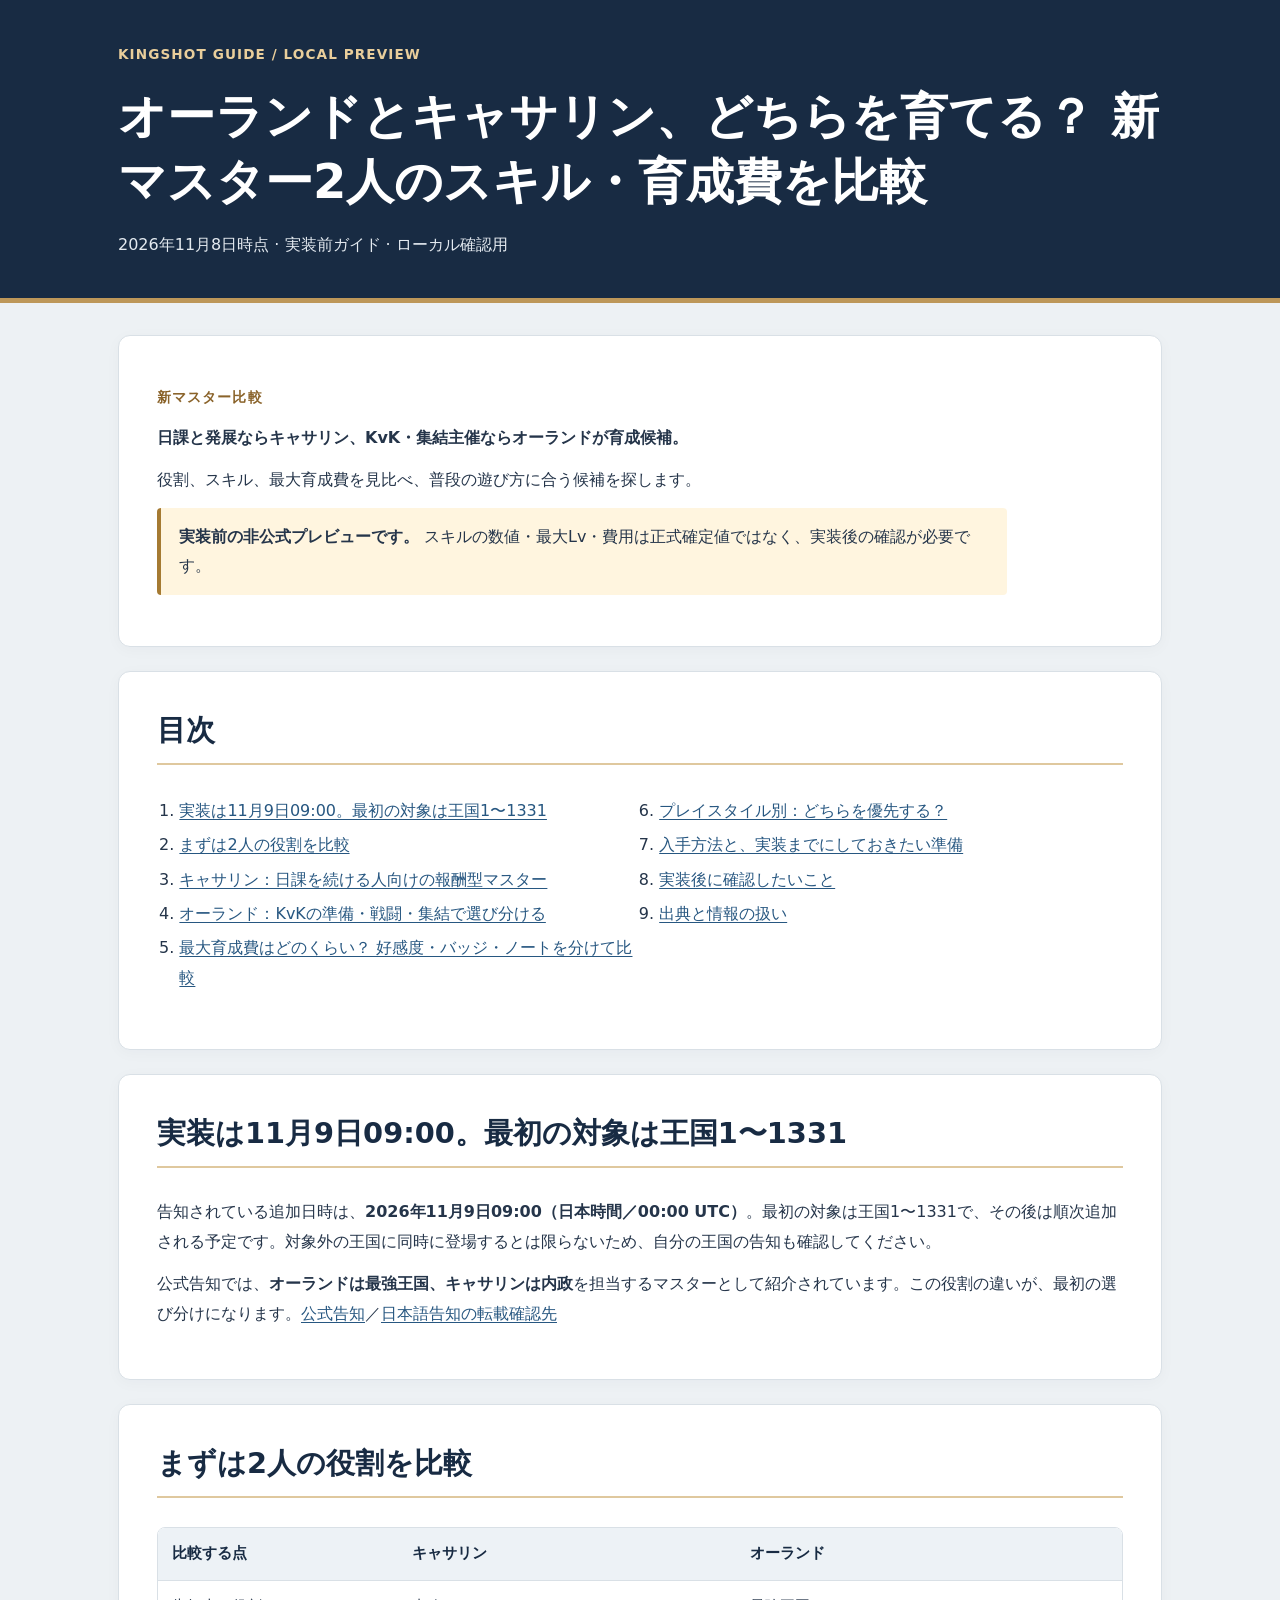
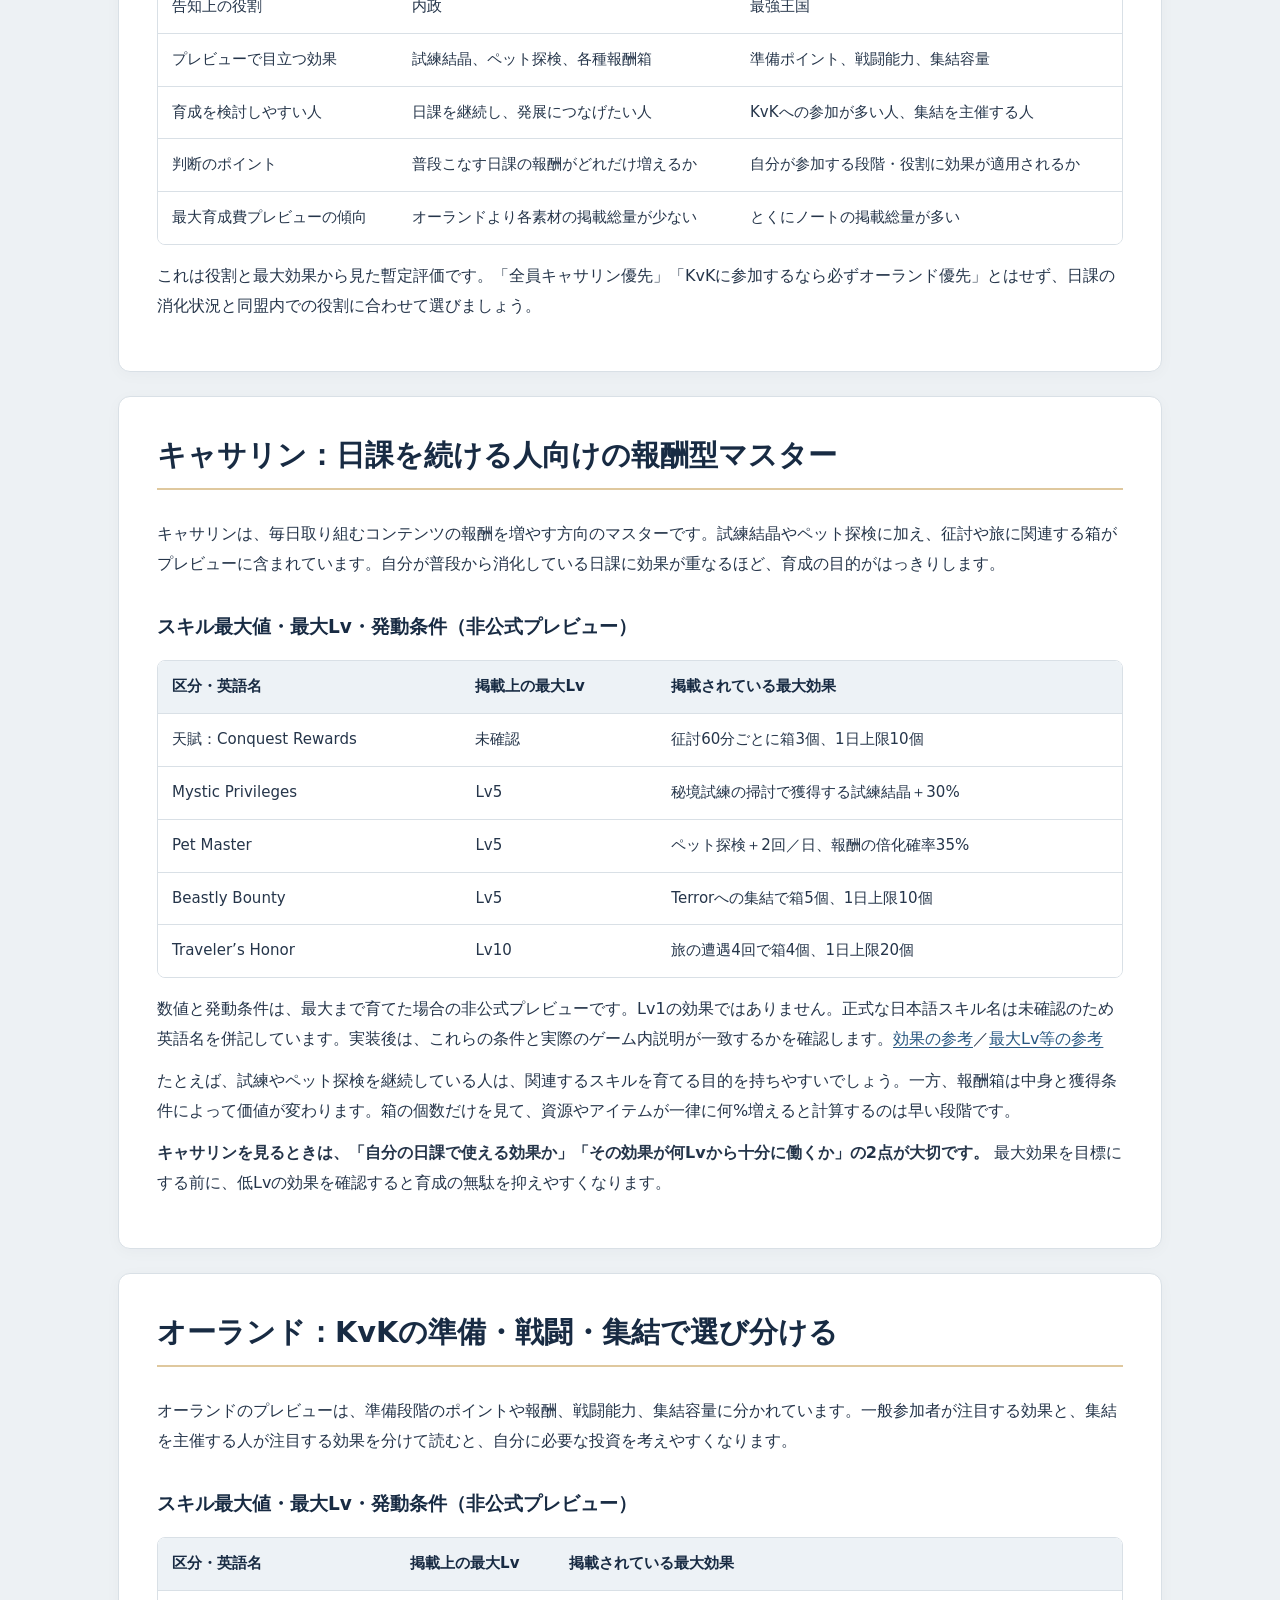
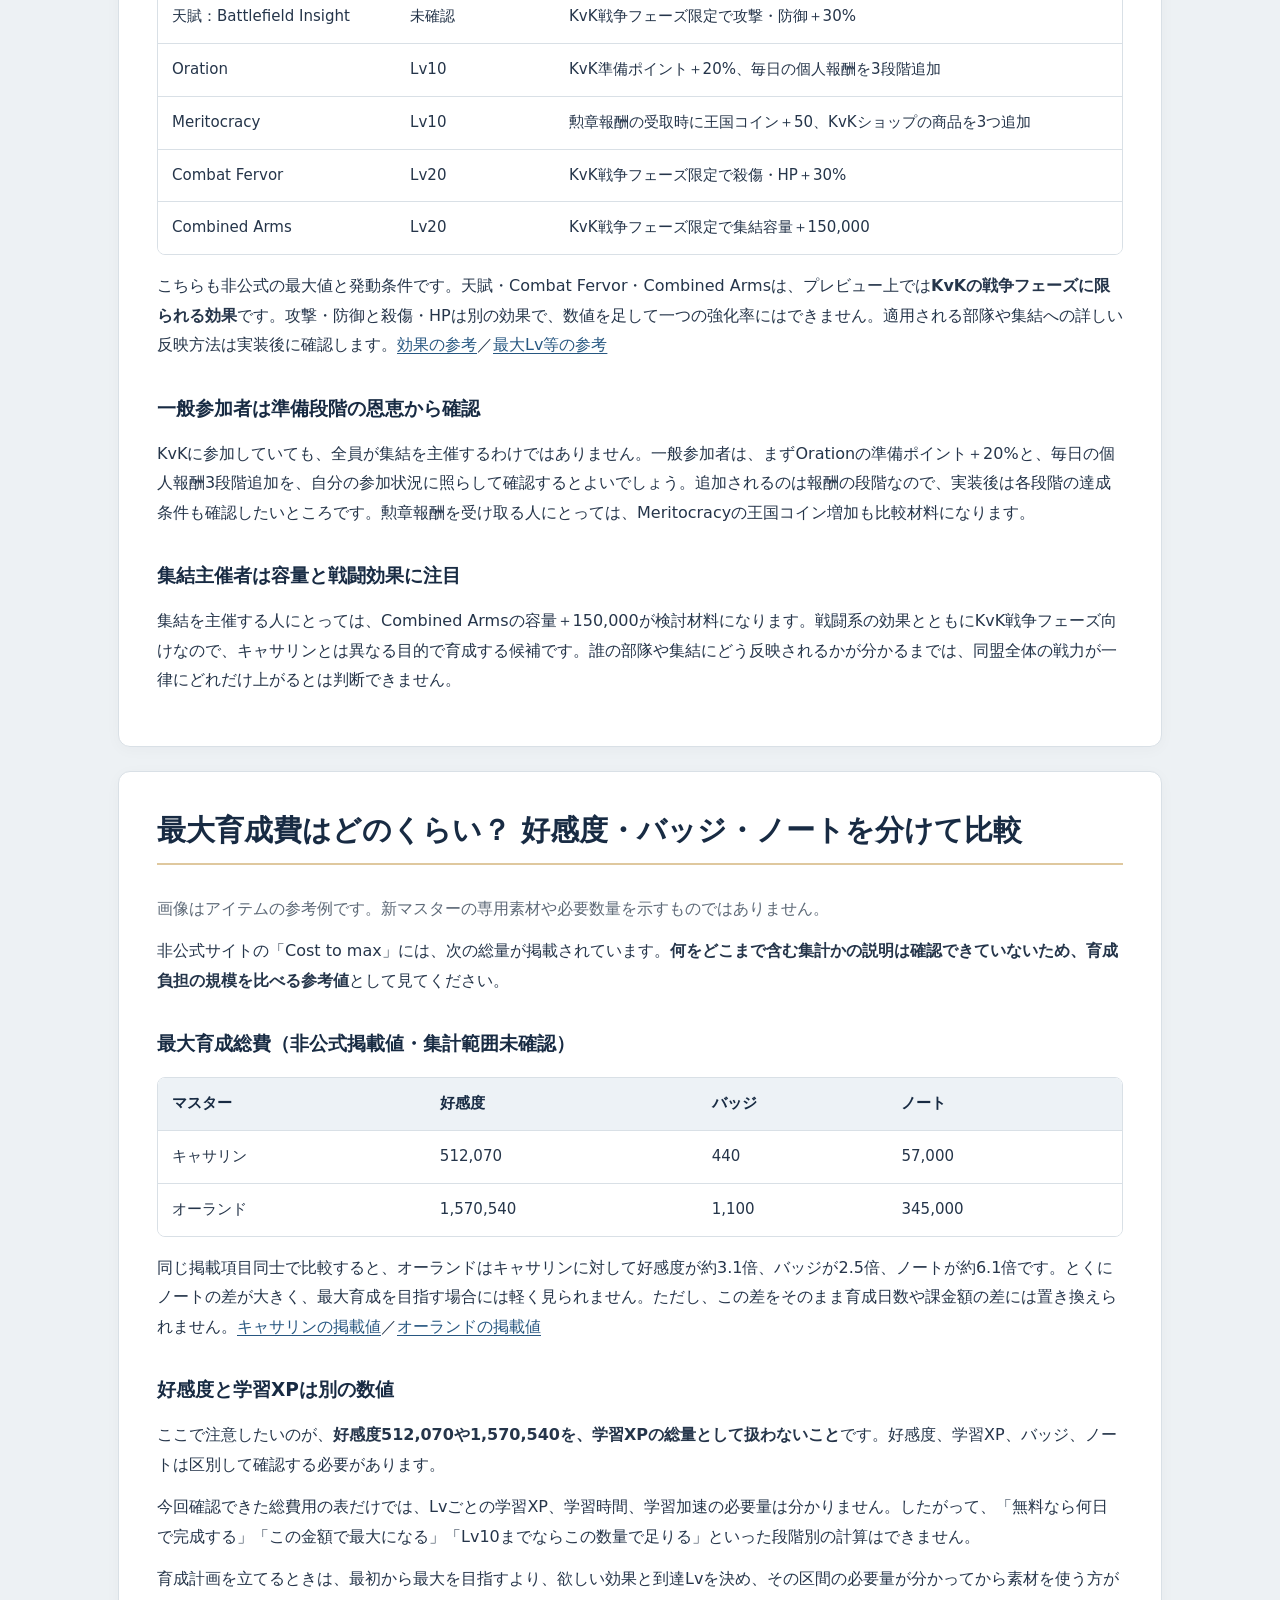
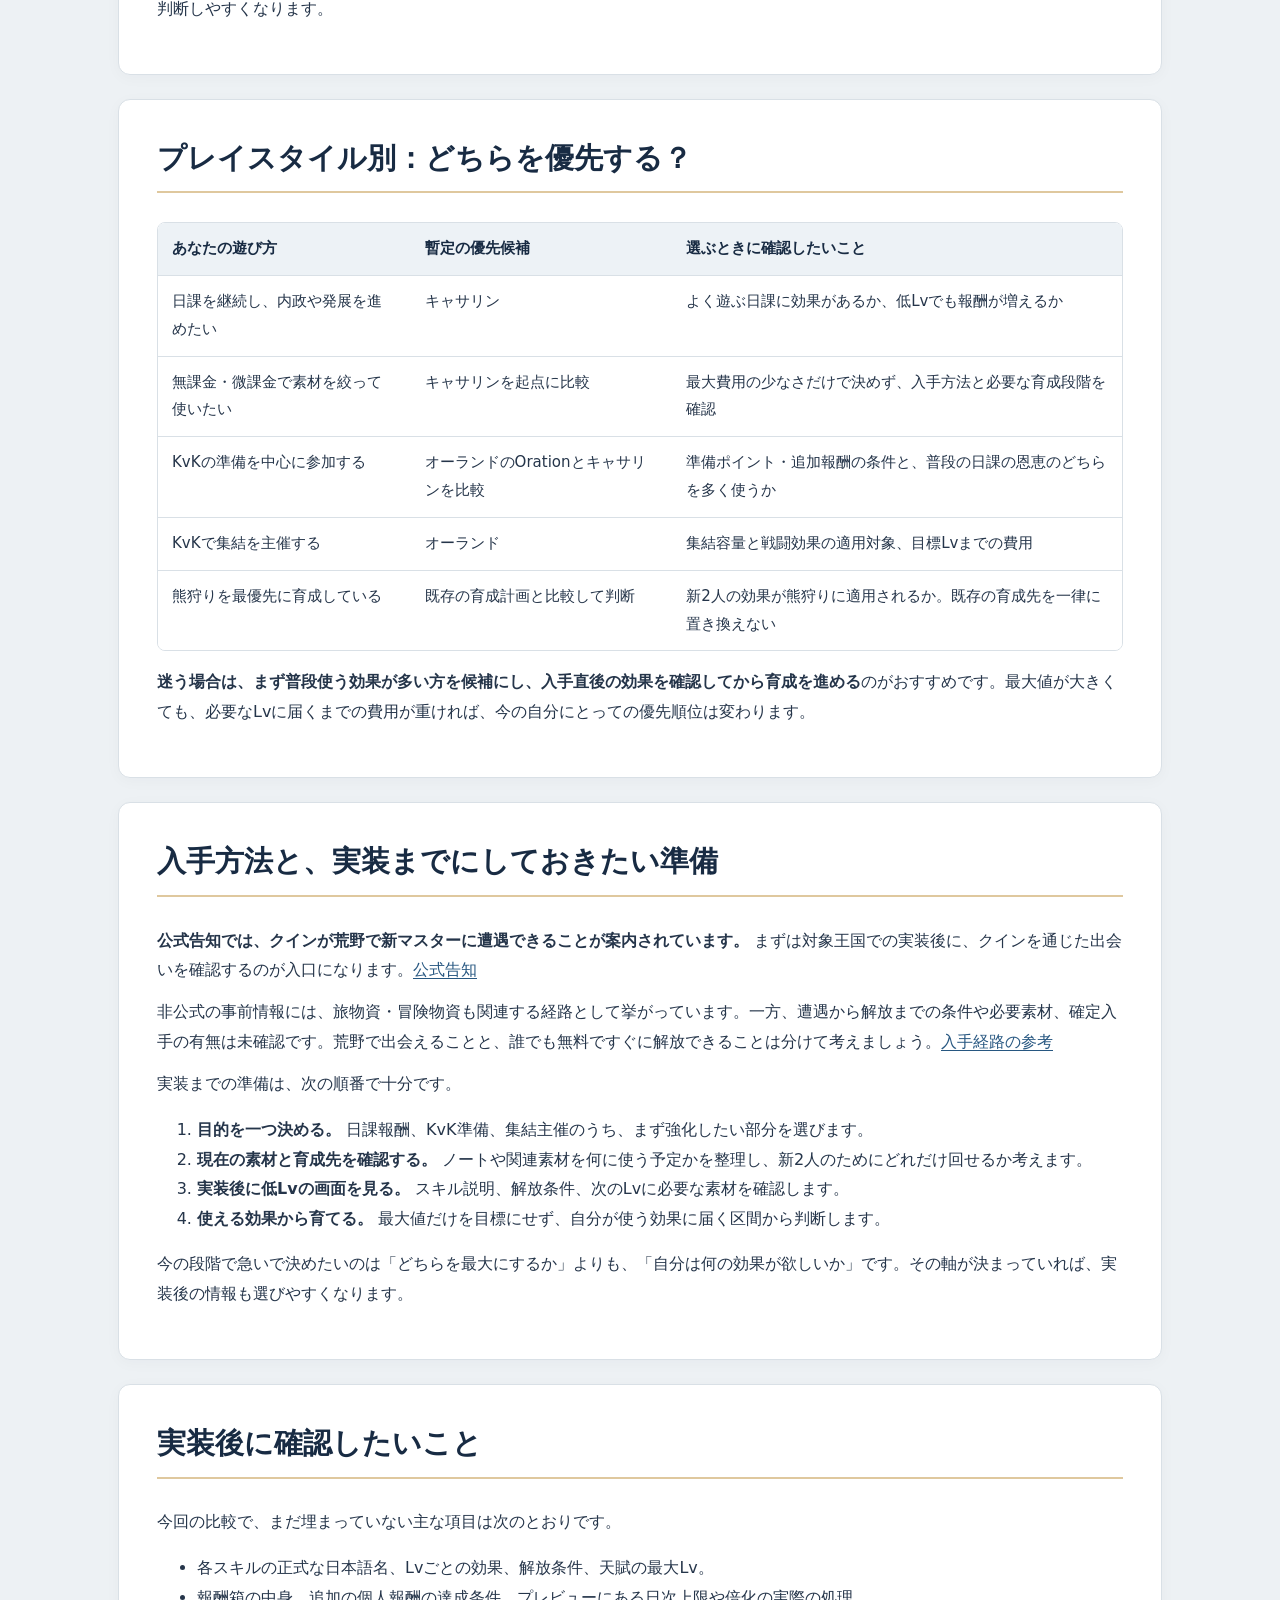
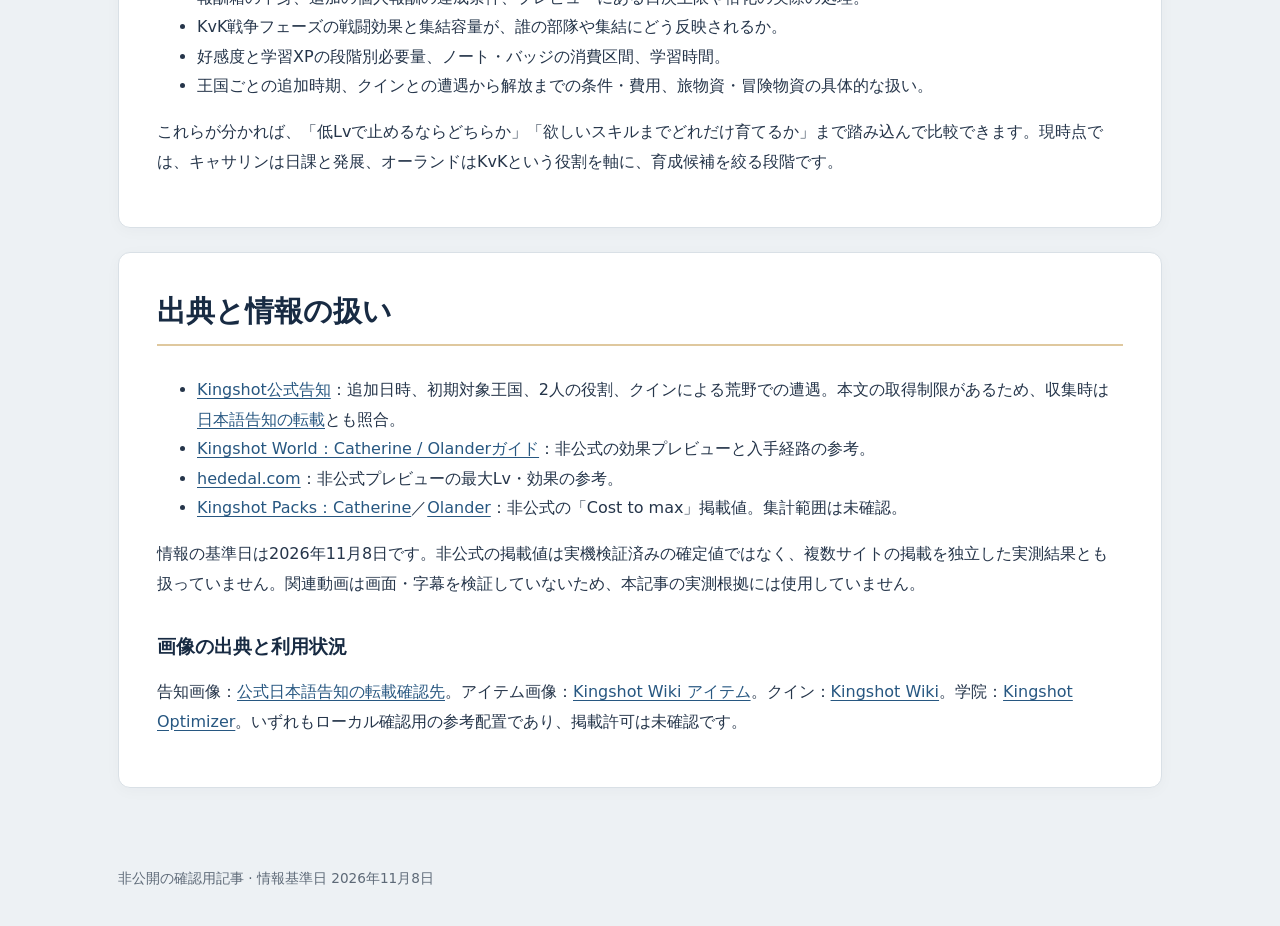
==== olander-catherine/index.html @ b72c7249 "Publish Olander and Catherine comparison guide" ====
<!DOCTYPE html>

<html lang="ja"><head><meta charset="utf-8"/><meta content="width=device-width,initial-scale=1" name="viewport"/><title>オーランドとキャサリンの比較 | Kingshot</title><link href="style.css" rel="stylesheet"/><link href="https://s8933935-ops.github.io/kingshot-master-academy-guide/olander-catherine/" rel="canonical"/></head><body><header><div class="header-inner"><div class="eyebrow">KINGSHOT GUIDE / LOCAL PREVIEW</div><h1>オーランドとキャサリン、どちらを育てる？ 新マスター2人のスキル・育成費を比較</h1><p class="subtitle">2026年11月8日時点 · 実装前ガイド · ローカル確認用</p></div></header><main>
<div class="panel hero"><div><p class="eyebrow" style="color:#8a632a">新マスター比較</p><p><strong>日課と発展ならキャサリン、KvK・集結主催ならオーランドが育成候補。</strong></p><p>役割、スキル、最大育成費を見比べ、普段の遊び方に合う候補を探します。</p><p class="notice"><strong>実装前の非公式プレビューです。</strong> スキルの数値・最大Lv・費用は正式確定値ではなく、実装後の確認が必要です。</p></div></div>
<nav aria-label="目次" class="panel toc"><h2>目次</h2><ol><li><a href="#release">実装は11月9日09:00。最初の対象は王国1〜1331</a></li><li><a href="#compare">まずは2人の役割を比較</a></li><li><a href="#catherine">キャサリン：日課を続ける人向けの報酬型マスター</a></li><li><a href="#olander">オーランド：KvKの準備・戦闘・集結で選び分ける</a></li><li><a href="#cost">最大育成費はどのくらい？ 好感度・バッジ・ノートを分けて比較</a></li><li><a href="#recommend">プレイスタイル別：どちらを優先する？</a></li><li><a href="#prepare">入手方法と、実装までにしておきたい準備</a></li><li><a href="#check">実装後に確認したいこと</a></li><li><a href="#sources">出典と情報の扱い</a></li></ol></nav>
<section id="release"><h2>実装は11月9日09:00。最初の対象は王国1〜1331</h2>
<p>告知されている追加日時は、<strong>2026年11月9日09:00（日本時間／00:00 UTC）</strong>。最初の対象は王国1〜1331で、その後は順次追加される予定です。対象外の王国に同時に登場するとは限らないため、自分の王国の告知も確認してください。</p>
<p>公式告知では、<strong>オーランドは最強王国、キャサリンは内政</strong>を担当するマスターとして紹介されています。この役割の違いが、最初の選び分けになります。<a href="https://x.com/Kingshot_Mobile/status/2115050895436345363">公式告知</a>／<a href="https://zamantika.com/profile/Kingshot_JP">日本語告知の転載確認先</a></p>
</section>
<section id="compare"><h2>まずは2人の役割を比較</h2>
<p class="table-hint">表は左右にスクロールできます →</p><div aria-label="比較表。横にスクロールできます" class="table-wrap" role="region" tabindex="0"><table><thead><tr><th scope="col">比較する点</th><th scope="col">キャサリン</th><th scope="col">オーランド</th></tr></thead><tbody>
<tr><td>告知上の役割</td><td>内政</td><td>最強王国</td></tr>
<tr><td>プレビューで目立つ効果</td><td>試練結晶、ペット探検、各種報酬箱</td><td>準備ポイント、戦闘能力、集結容量</td></tr>
<tr><td>育成を検討しやすい人</td><td>日課を継続し、発展につなげたい人</td><td>KvKへの参加が多い人、集結を主催する人</td></tr>
<tr><td>判断のポイント</td><td>普段こなす日課の報酬がどれだけ増えるか</td><td>自分が参加する段階・役割に効果が適用されるか</td></tr>
<tr><td>最大育成費プレビューの傾向</td><td>オーランドより各素材の掲載総量が少ない</td><td>とくにノートの掲載総量が多い</td></tr>
</tbody></table></div>
<p>これは役割と最大効果から見た暫定評価です。「全員キャサリン優先」「KvKに参加するなら必ずオーランド優先」とはせず、日課の消化状況と同盟内での役割に合わせて選びましょう。</p>
</section>
<section id="catherine"><h2>キャサリン：日課を続ける人向けの報酬型マスター</h2>
<p>キャサリンは、毎日取り組むコンテンツの報酬を増やす方向のマスターです。試練結晶やペット探検に加え、征討や旅に関連する箱がプレビューに含まれています。自分が普段から消化している日課に効果が重なるほど、育成の目的がはっきりします。</p>
<h3>スキル最大値・最大Lv・発動条件（非公式プレビュー）</h3>
<p class="table-hint">表は左右にスクロールできます →</p><div aria-label="比較表。横にスクロールできます" class="table-wrap" role="region" tabindex="0"><table><thead><tr><th scope="col">区分・英語名</th><th scope="col">掲載上の最大Lv</th><th scope="col">掲載されている最大効果</th></tr></thead><tbody>
<tr><td>天賦：Conquest Rewards</td><td>未確認</td><td>征討60分ごとに箱3個、1日上限10個</td></tr>
<tr><td>Mystic Privileges</td><td>Lv5</td><td>秘境試練の掃討で獲得する試練結晶＋30%</td></tr>
<tr><td>Pet Master</td><td>Lv5</td><td>ペット探検＋2回／日、報酬の倍化確率35%</td></tr>
<tr><td>Beastly Bounty</td><td>Lv5</td><td>Terrorへの集結で箱5個、1日上限10個</td></tr>
<tr><td>Traveler’s Honor</td><td>Lv10</td><td>旅の遭遇4回で箱4個、1日上限20個</td></tr>
</tbody></table></div>
<p>数値と発動条件は、最大まで育てた場合の非公式プレビューです。Lv1の効果ではありません。正式な日本語スキル名は未確認のため英語名を併記しています。実装後は、これらの条件と実際のゲーム内説明が一致するかを確認します。<a href="https://kingshotworld.com/guides/guides-kingshot-catherine-olander-masters/">効果の参考</a>／<a href="https://hededal.com/">最大Lv等の参考</a></p>
<p>たとえば、試練やペット探検を継続している人は、関連するスキルを育てる目的を持ちやすいでしょう。一方、報酬箱は中身と獲得条件によって価値が変わります。箱の個数だけを見て、資源やアイテムが一律に何%増えると計算するのは早い段階です。</p>
<p><strong>キャサリンを見るときは、「自分の日課で使える効果か」「その効果が何Lvから十分に働くか」の2点が大切です。</strong> 最大効果を目標にする前に、低Lvの効果を確認すると育成の無駄を抑えやすくなります。</p>
</section>
<section id="olander"><h2>オーランド：KvKの準備・戦闘・集結で選び分ける</h2>
<p>オーランドのプレビューは、準備段階のポイントや報酬、戦闘能力、集結容量に分かれています。一般参加者が注目する効果と、集結を主催する人が注目する効果を分けて読むと、自分に必要な投資を考えやすくなります。</p>
<h3>スキル最大値・最大Lv・発動条件（非公式プレビュー）</h3>
<p class="table-hint">表は左右にスクロールできます →</p><div aria-label="比較表。横にスクロールできます" class="table-wrap" role="region" tabindex="0"><table><thead><tr><th scope="col">区分・英語名</th><th scope="col">掲載上の最大Lv</th><th scope="col">掲載されている最大効果</th></tr></thead><tbody>
<tr><td>天賦：Battlefield Insight</td><td>未確認</td><td>KvK戦争フェーズ限定で攻撃・防御＋30%</td></tr>
<tr><td>Oration</td><td>Lv10</td><td>KvK準備ポイント＋20%、毎日の個人報酬を3段階追加</td></tr>
<tr><td>Meritocracy</td><td>Lv10</td><td>勲章報酬の受取時に王国コイン＋50、KvKショップの商品を3つ追加</td></tr>
<tr><td>Combat Fervor</td><td>Lv20</td><td>KvK戦争フェーズ限定で殺傷・HP＋30%</td></tr>
<tr><td>Combined Arms</td><td>Lv20</td><td>KvK戦争フェーズ限定で集結容量＋150,000</td></tr>
</tbody></table></div>
<p>こちらも非公式の最大値と発動条件です。天賦・Combat Fervor・Combined Armsは、プレビュー上では<strong>KvKの戦争フェーズに限られる効果</strong>です。攻撃・防御と殺傷・HPは別の効果で、数値を足して一つの強化率にはできません。適用される部隊や集結への詳しい反映方法は実装後に確認します。<a href="https://kingshotworld.com/guides/guides-kingshot-catherine-olander-masters/">効果の参考</a>／<a href="https://hededal.com/">最大Lv等の参考</a></p>
<h3>一般参加者は準備段階の恩恵から確認</h3>
<p>KvKに参加していても、全員が集結を主催するわけではありません。一般参加者は、まずOrationの準備ポイント＋20%と、毎日の個人報酬3段階追加を、自分の参加状況に照らして確認するとよいでしょう。追加されるのは報酬の段階なので、実装後は各段階の達成条件も確認したいところです。勲章報酬を受け取る人にとっては、Meritocracyの王国コイン増加も比較材料になります。</p>
<h3>集結主催者は容量と戦闘効果に注目</h3>
<p>集結を主催する人にとっては、Combined Armsの容量＋150,000が検討材料になります。戦闘系の効果とともにKvK戦争フェーズ向けなので、キャサリンとは異なる目的で育成する候補です。誰の部隊や集結にどう反映されるかが分かるまでは、同盟全体の戦力が一律にどれだけ上がるとは判断できません。</p>
</section>
<section id="cost"><h2>最大育成費はどのくらい？ 好感度・バッジ・ノートを分けて比較</h2>
<p class="muted">画像はアイテムの参考例です。新マスターの専用素材や必要数量を示すものではありません。</p>
<p>非公式サイトの「Cost to max」には、次の総量が掲載されています。<strong>何をどこまで含む集計かの説明は確認できていないため、育成負担の規模を比べる参考値</strong>として見てください。</p>
<h3>最大育成総費（非公式掲載値・集計範囲未確認）</h3>
<p class="table-hint">表は左右にスクロールできます →</p><div aria-label="比較表。横にスクロールできます" class="table-wrap" role="region" tabindex="0"><table><thead><tr><th scope="col">マスター</th><th scope="col">好感度</th><th scope="col">バッジ</th><th scope="col">ノート</th></tr></thead><tbody>
<tr><td>キャサリン</td><td>512,070</td><td>440</td><td>57,000</td></tr>
<tr><td>オーランド</td><td>1,570,540</td><td>1,100</td><td>345,000</td></tr>
</tbody></table></div>
<p>同じ掲載項目同士で比較すると、オーランドはキャサリンに対して好感度が約3.1倍、バッジが2.5倍、ノートが約6.1倍です。とくにノートの差が大きく、最大育成を目指す場合には軽く見られません。ただし、この差をそのまま育成日数や課金額の差には置き換えられません。<a href="https://kingshotpacks.com/masters/catherine">キャサリンの掲載値</a>／<a href="https://kingshotpacks.com/masters/olander">オーランドの掲載値</a></p>
<h3>好感度と学習XPは別の数値</h3>
<p>ここで注意したいのが、<strong>好感度512,070や1,570,540を、学習XPの総量として扱わないこと</strong>です。好感度、学習XP、バッジ、ノートは区別して確認する必要があります。</p>
<p>今回確認できた総費用の表だけでは、Lvごとの学習XP、学習時間、学習加速の必要量は分かりません。したがって、「無料なら何日で完成する」「この金額で最大になる」「Lv10までならこの数量で足りる」といった段階別の計算はできません。</p>
<p>育成計画を立てるときは、最初から最大を目指すより、欲しい効果と到達Lvを決め、その区間の必要量が分かってから素材を使う方が判断しやすくなります。</p>
</section>
<section id="recommend"><h2>プレイスタイル別：どちらを優先する？</h2>
<p class="table-hint">表は左右にスクロールできます →</p><div aria-label="比較表。横にスクロールできます" class="table-wrap" role="region" tabindex="0"><table><thead><tr><th scope="col">あなたの遊び方</th><th scope="col">暫定の優先候補</th><th scope="col">選ぶときに確認したいこと</th></tr></thead><tbody>
<tr><td>日課を継続し、内政や発展を進めたい</td><td>キャサリン</td><td>よく遊ぶ日課に効果があるか、低Lvでも報酬が増えるか</td></tr>
<tr><td>無課金・微課金で素材を絞って使いたい</td><td>キャサリンを起点に比較</td><td>最大費用の少なさだけで決めず、入手方法と必要な育成段階を確認</td></tr>
<tr><td>KvKの準備を中心に参加する</td><td>オーランドのOrationとキャサリンを比較</td><td>準備ポイント・追加報酬の条件と、普段の日課の恩恵のどちらを多く使うか</td></tr>
<tr><td>KvKで集結を主催する</td><td>オーランド</td><td>集結容量と戦闘効果の適用対象、目標Lvまでの費用</td></tr>
<tr><td>熊狩りを最優先に育成している</td><td>既存の育成計画と比較して判断</td><td>新2人の効果が熊狩りに適用されるか。既存の育成先を一律に置き換えない</td></tr>
</tbody></table></div>
<p><strong>迷う場合は、まず普段使う効果が多い方を候補にし、入手直後の効果を確認してから育成を進める</strong>のがおすすめです。最大値が大きくても、必要なLvに届くまでの費用が重ければ、今の自分にとっての優先順位は変わります。</p>
</section>
<section id="prepare"><h2>入手方法と、実装までにしておきたい準備</h2>

<p><strong>公式告知では、クインが荒野で新マスターに遭遇できることが案内されています。</strong> まずは対象王国での実装後に、クインを通じた出会いを確認するのが入口になります。<a href="https://x.com/Kingshot_Mobile/status/2115050895436345363">公式告知</a></p>
<p>非公式の事前情報には、旅物資・冒険物資も関連する経路として挙がっています。一方、遭遇から解放までの条件や必要素材、確定入手の有無は未確認です。荒野で出会えることと、誰でも無料ですぐに解放できることは分けて考えましょう。<a href="https://kingshotworld.com/guides/guides-kingshot-catherine-olander-masters/">入手経路の参考</a></p>
<p>実装までの準備は、次の順番で十分です。</p>
<ol>
<li><strong>目的を一つ決める。</strong> 日課報酬、KvK準備、集結主催のうち、まず強化したい部分を選びます。</li>
<li><strong>現在の素材と育成先を確認する。</strong> ノートや関連素材を何に使う予定かを整理し、新2人のためにどれだけ回せるか考えます。</li>
<li><strong>実装後に低Lvの画面を見る。</strong> スキル説明、解放条件、次のLvに必要な素材を確認します。</li>
<li><strong>使える効果から育てる。</strong> 最大値だけを目標にせず、自分が使う効果に届く区間から判断します。</li>
</ol>
<p>今の段階で急いで決めたいのは「どちらを最大にするか」よりも、「自分は何の効果が欲しいか」です。その軸が決まっていれば、実装後の情報も選びやすくなります。</p>
</section>
<section id="check"><h2>実装後に確認したいこと</h2>

<p>今回の比較で、まだ埋まっていない主な項目は次のとおりです。</p>
<ul>
<li>各スキルの正式な日本語名、Lvごとの効果、解放条件、天賦の最大Lv。</li>
<li>報酬箱の中身、追加の個人報酬の達成条件、プレビューにある日次上限や倍化の実際の処理。</li>
<li>KvK戦争フェーズの戦闘効果と集結容量が、誰の部隊や集結にどう反映されるか。</li>
<li>好感度と学習XPの段階別必要量、ノート・バッジの消費区間、学習時間。</li>
<li>王国ごとの追加時期、クインとの遭遇から解放までの条件・費用、旅物資・冒険物資の具体的な扱い。</li>
</ul>
<p>これらが分かれば、「低Lvで止めるならどちらか」「欲しいスキルまでどれだけ育てるか」まで踏み込んで比較できます。現時点では、キャサリンは日課と発展、オーランドはKvKという役割を軸に、育成候補を絞る段階です。</p>
</section>
<section id="sources"><h2>出典と情報の扱い</h2>
<ul>
<li><a href="https://x.com/Kingshot_Mobile/status/2115050895436345363">Kingshot公式告知</a>：追加日時、初期対象王国、2人の役割、クインによる荒野での遭遇。本文の取得制限があるため、収集時は<a href="https://zamantika.com/profile/Kingshot_JP">日本語告知の転載</a>とも照合。</li>
<li><a href="https://kingshotworld.com/guides/guides-kingshot-catherine-olander-masters/">Kingshot World：Catherine / Olanderガイド</a>：非公式の効果プレビューと入手経路の参考。</li>
<li><a href="https://hededal.com/">hededal.com</a>：非公式プレビューの最大Lv・効果の参考。</li>
<li><a href="https://kingshotpacks.com/masters/catherine">Kingshot Packs：Catherine</a>／<a href="https://kingshotpacks.com/masters/olander">Olander</a>：非公式の「Cost to max」掲載値。集計範囲は未確認。</li>
</ul>
<p>情報の基準日は2026年11月8日です。非公式の掲載値は実機検証済みの確定値ではなく、複数サイトの掲載を独立した実測結果とも扱っていません。関連動画は画面・字幕を検証していないため、本記事の実測根拠には使用していません。</p>

<h3>画像の出典と利用状況</h3><p>告知画像：<a href="https://zamantika.com/profile/Kingshot_JP">公式日本語告知の転載確認先</a>。アイテム画像：<a href="https://kingshotwiki.com/items/">Kingshot Wiki アイテム</a>。クイン：<a href="https://kingshotwiki.com/heroes/kingshot_wiki_hero_name_50006_kingshot_end/">Kingshot Wiki</a>。学院：<a href="https://kingshotoptimizer.com/buildings/master-academy/">Kingshot Optimizer</a>。いずれもローカル確認用の参考配置であり、掲載許可は未確認です。</p></section></main><footer>非公開の確認用記事 · 情報基準日 2026年11月8日</footer></body></html>
---- olander-catherine/style.css ----
﻿:root{color-scheme:light;--navy:#182b43;--gold:#a57a32;--ink:#25354a;--muted:#5d6977;--line:#d9e0e6}
*{box-sizing:border-box} html{scroll-behavior:smooth} body{margin:0;background:#edf1f4;color:var(--ink);font-family:system-ui,-apple-system,'Yu Gothic UI',Meiryo,sans-serif;line-height:1.85;overflow-wrap:anywhere}
a{color:#275781;text-underline-offset:.2em} a:focus-visible{outline:3px solid #cd9137;outline-offset:3px}
header{background:var(--navy);color:white;border-bottom:5px solid #bd9759}.header-inner,main,footer{max-width:1100px;margin:auto;padding:0 28px}.header-inner{padding-top:42px;padding-bottom:38px}
.eyebrow{color:#e9ce9b;font-weight:700;letter-spacing:.08em;font-size:.85rem} h1{font-size:clamp(1.8rem,4vw,3rem);line-height:1.35;margin:.35em 0}.subtitle{color:#e4eaf0;margin:0}
main{padding-top:32px;padding-bottom:54px}.panel,section{background:white;border:1px solid var(--line);border-radius:12px;padding:clamp(20px,4vw,38px);margin-bottom:24px;box-shadow:0 3px 15px #182b4308}
.hero{display:grid;grid-template-columns:minmax(0,1.15fr) minmax(230px,.85fr);gap:32px;align-items:center}.hero img{width:100%;max-width:420px;display:block;margin:auto;border-radius:8px}
figure{margin:0}figcaption{color:var(--muted);font-size:.8rem;line-height:1.5;margin-top:.5rem} h2{color:var(--navy);font-size:clamp(1.4rem,2.6vw,1.8rem);line-height:1.4;border-bottom:2px solid #dfc89e;padding-bottom:.45em;margin:0 0 1em}h3{color:var(--navy);font-size:1.16rem;margin:1.7em 0 .6em}p{margin:.8em 0}
.notice{background:#fff5df;border-left:4px solid var(--gold);padding:14px 18px;border-radius:4px}.toc ol{columns:2;padding-left:1.4em}.toc li{break-inside:avoid;padding:.15em 0}
.table-wrap{overflow-x:auto;overscroll-behavior-x:contain;margin:1rem 0;border:1px solid var(--line);border-radius:8px}table{border-collapse:collapse;width:100%;min-width:570px;background:white;font-size:.94rem}th,td{padding:12px 14px;border-bottom:1px solid var(--line);text-align:left;vertical-align:top}th{color:var(--navy);background:#edf2f6}tr:last-child td{border-bottom:0}
.cards{display:grid;grid-template-columns:repeat(2,minmax(0,1fr));gap:16px}.card{background:#f5f8fa;border:1px solid #dce4e9;border-top:3px solid #b59258;border-radius:8px;padding:18px}.card h3{margin:0 0 .5em}
.asset-strip{display:flex;gap:18px;flex-wrap:wrap;margin:1.5em 0}.asset-strip figure{width:110px;text-align:center;font-size:.8rem}.asset-strip img{max-width:100%;width:88px;height:88px;object-fit:contain}
.reference-image{float:right;width:min(32%,220px);margin:0 0 16px 24px}.reference-image img{width:100%;border-radius:8px}section::after{content:'';display:block;clear:both}small,.muted{color:var(--muted)}footer{color:var(--muted);padding-bottom:35px;font-size:.85rem}
@media(max-width:700px){.header-inner,main,footer{padding-left:16px;padding-right:16px}.hero,.cards{grid-template-columns:1fr}.hero img{max-width:340px}.toc ol{columns:1}.reference-image{float:none;width:min(70%,220px);margin:0 auto 20px}}
@media print{body{background:white;font-size:10pt}header{color:#182b43;background:white}.eyebrow,.subtitle{color:#394c60}main{padding:0}section,.panel{box-shadow:none;break-inside:avoid;border-color:#aaa}a{color:inherit}.table-wrap{overflow:visible}table{min-width:0;font-size:8pt}}

.table-hint{display:none}@media(max-width:700px){table{min-width:680px}.table-hint{display:block;font-size:.78rem;color:#5d6977;margin-bottom:-.6rem}}@media print{.table-hint{display:none}}

.hero{display:block}.hero>div{max-width:850px}.asset-strip:empty{display:none}
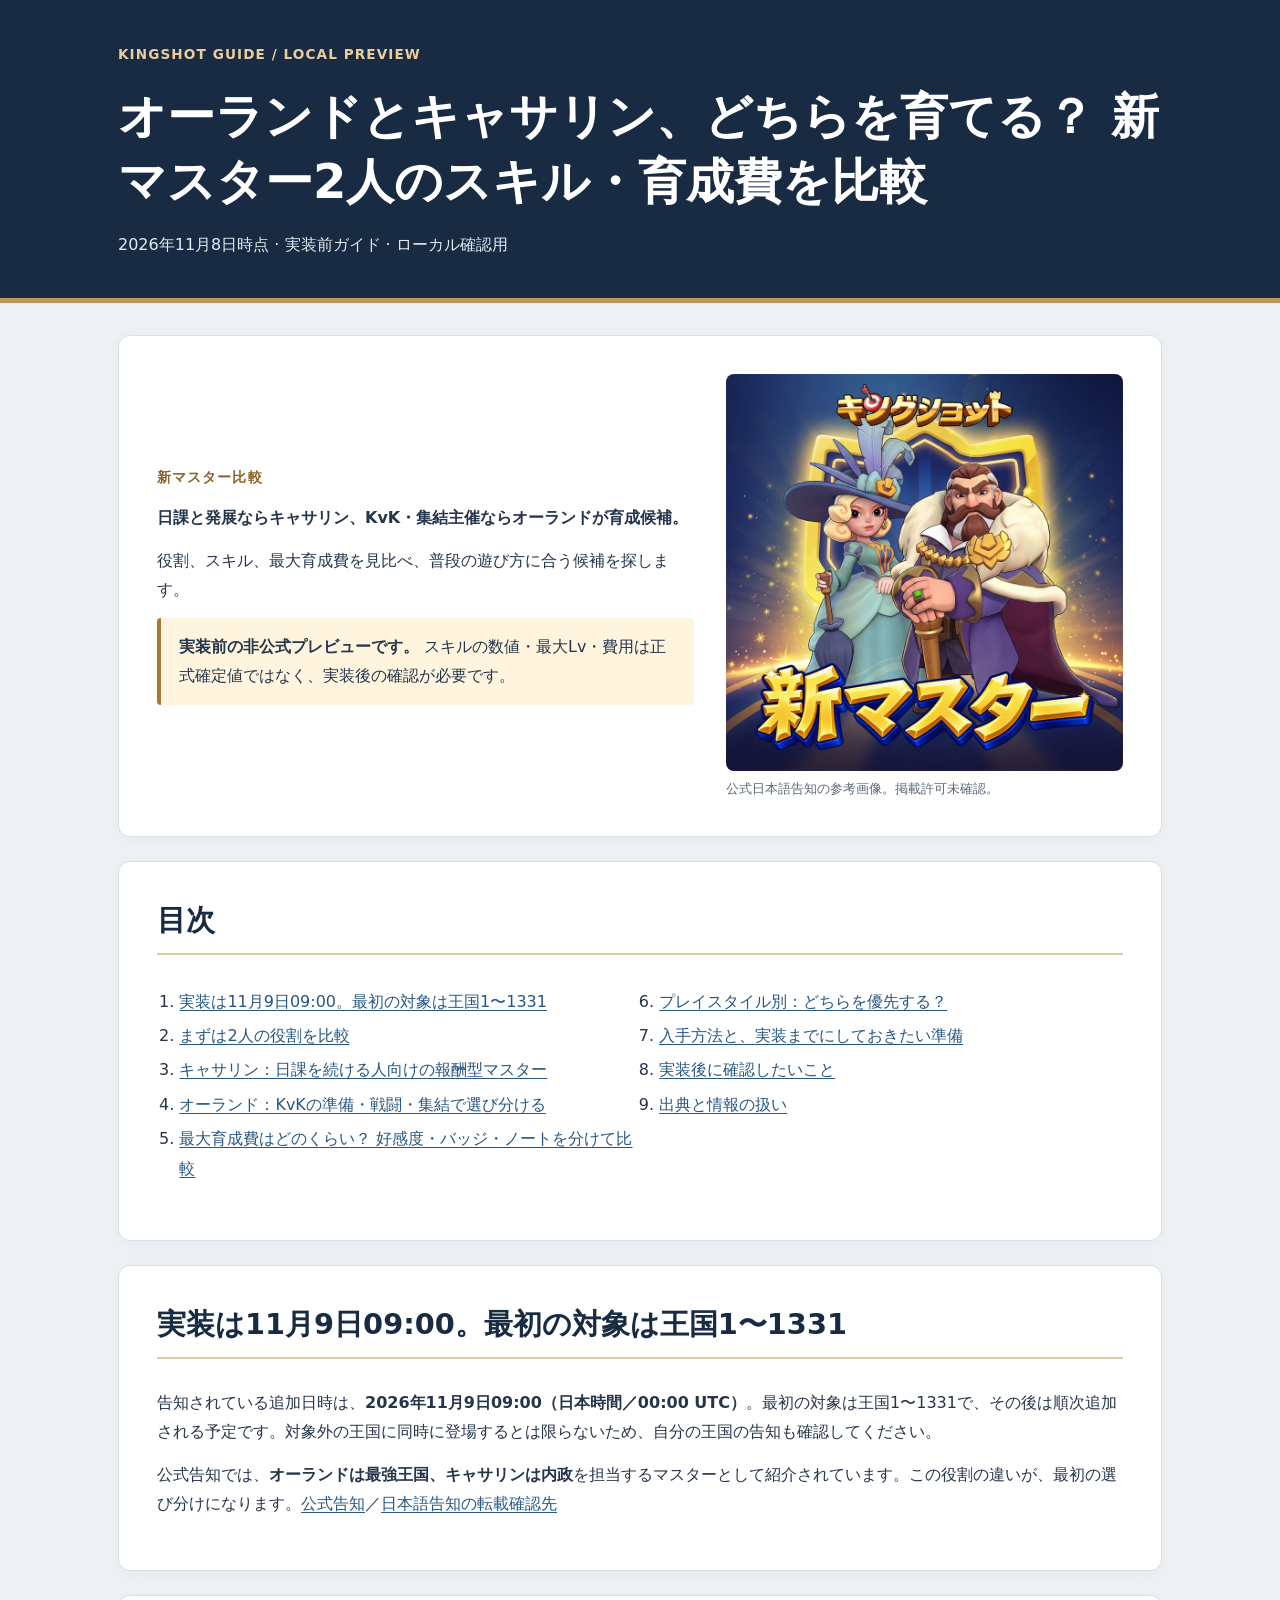
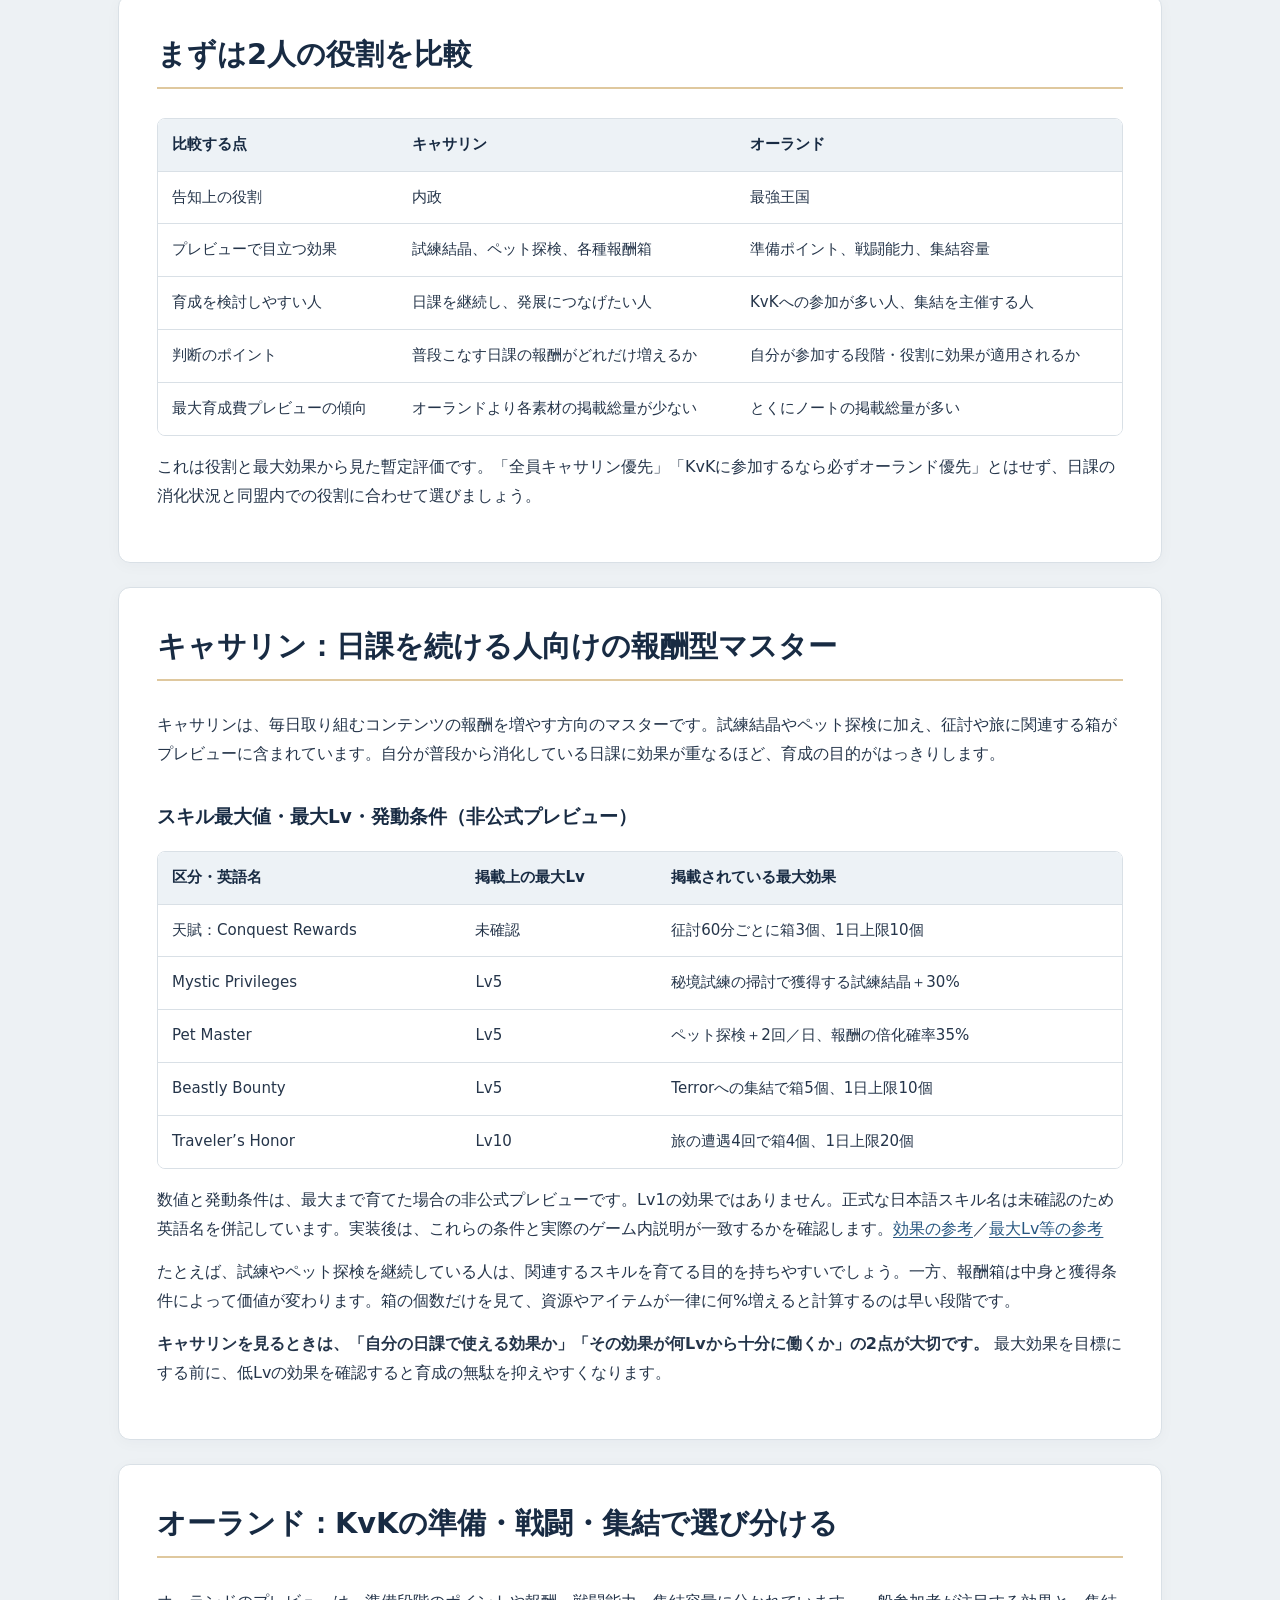
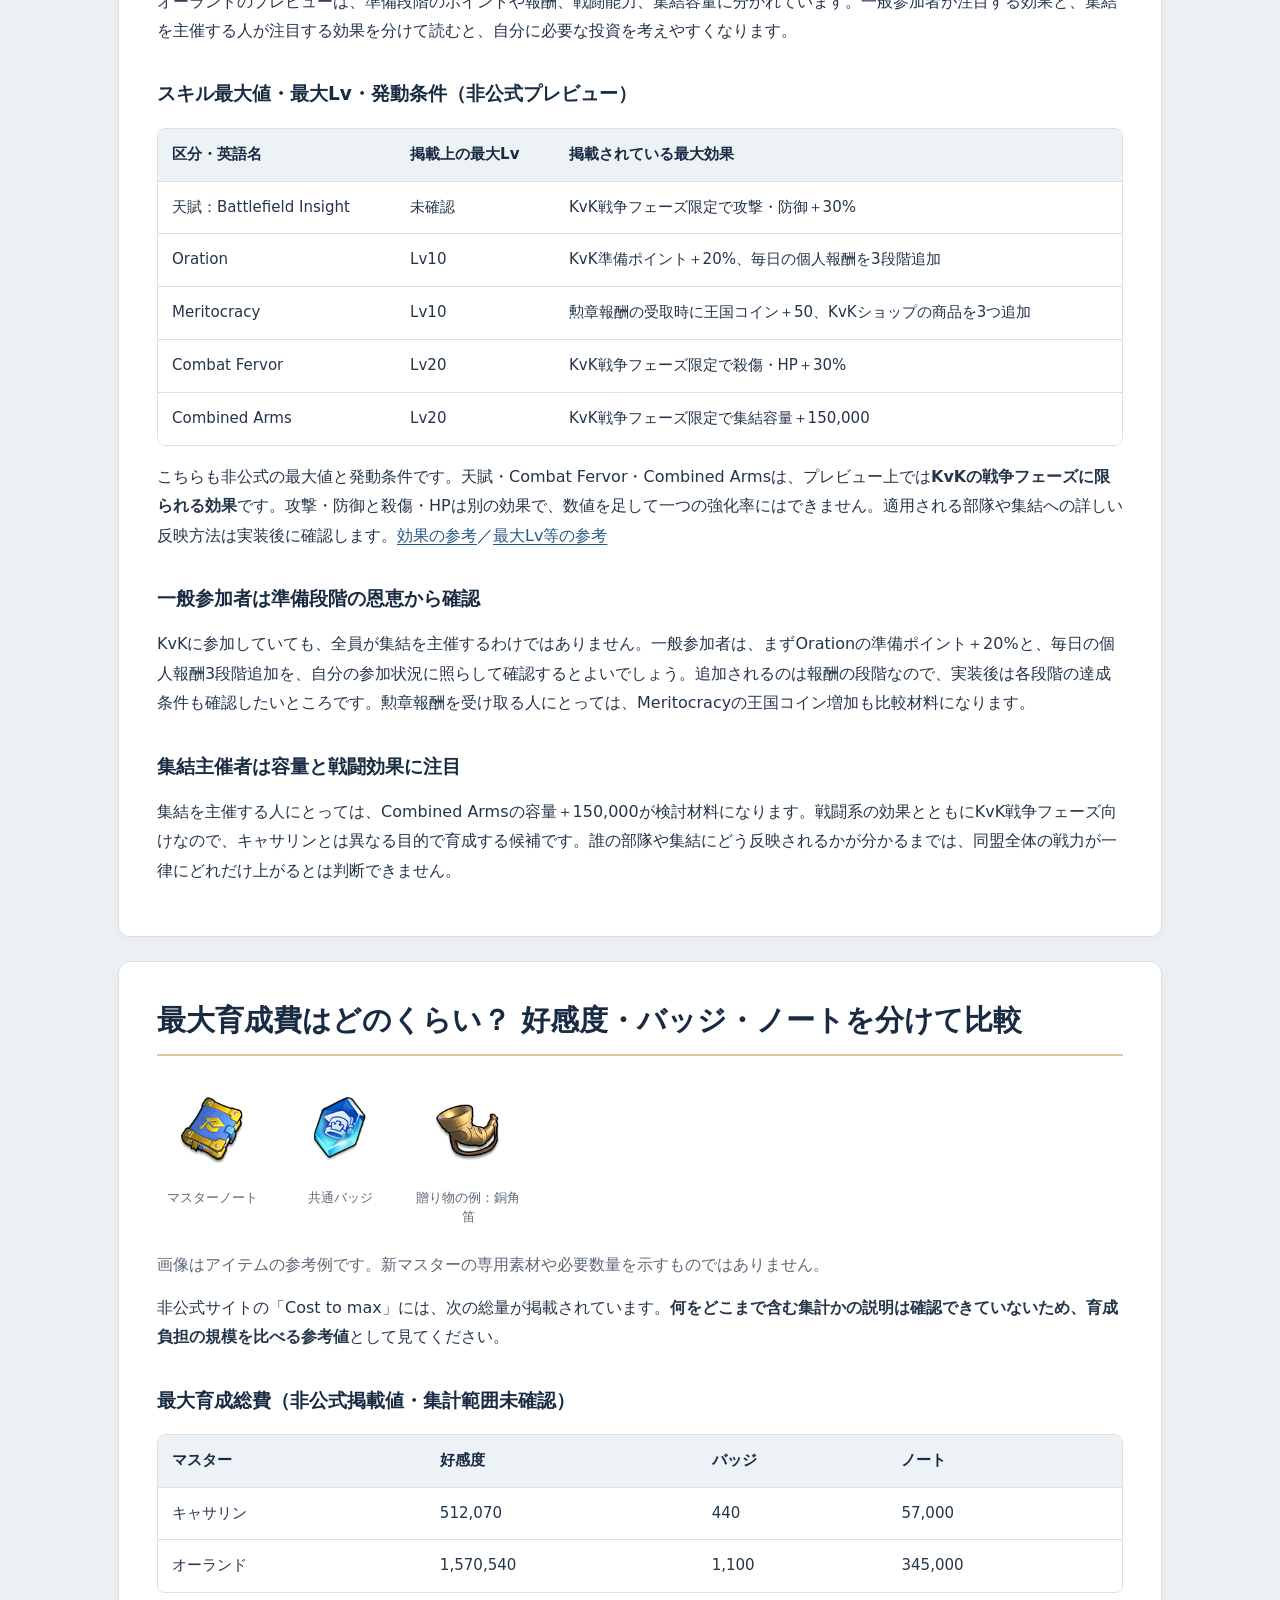
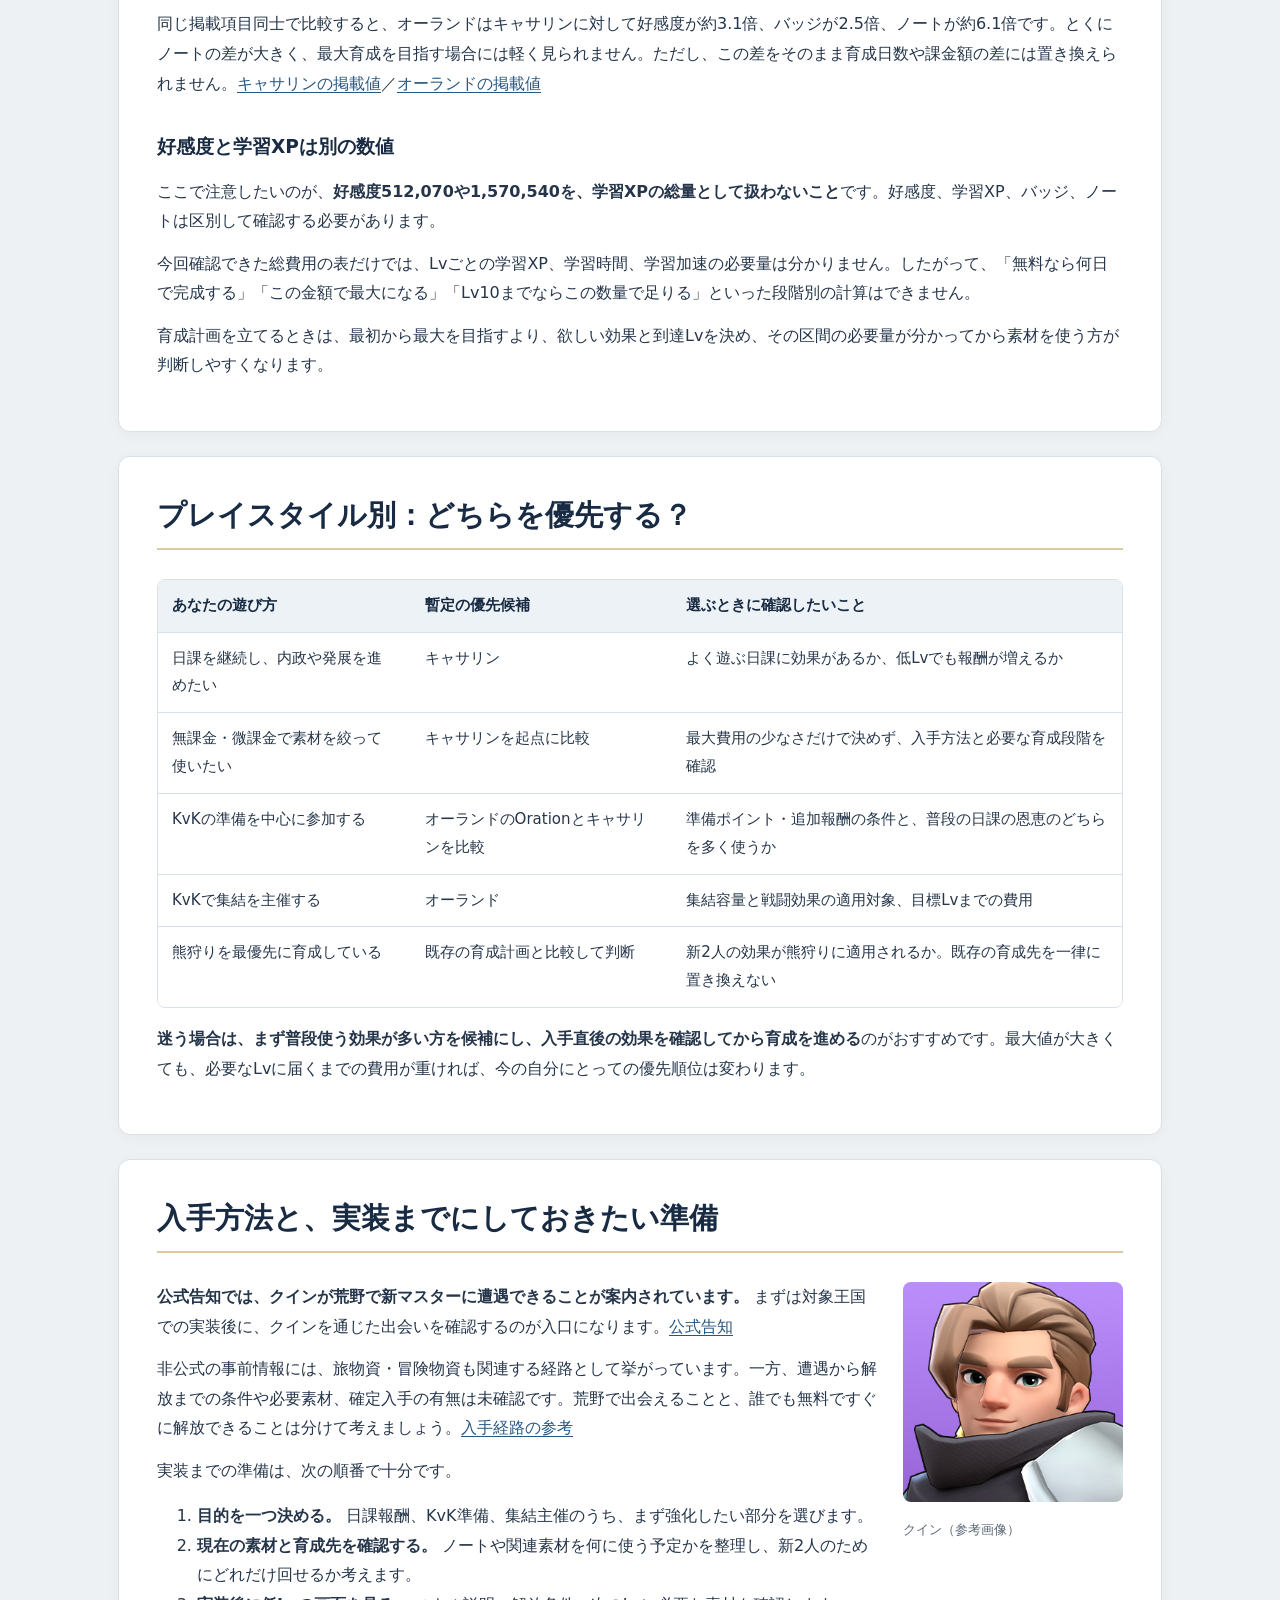
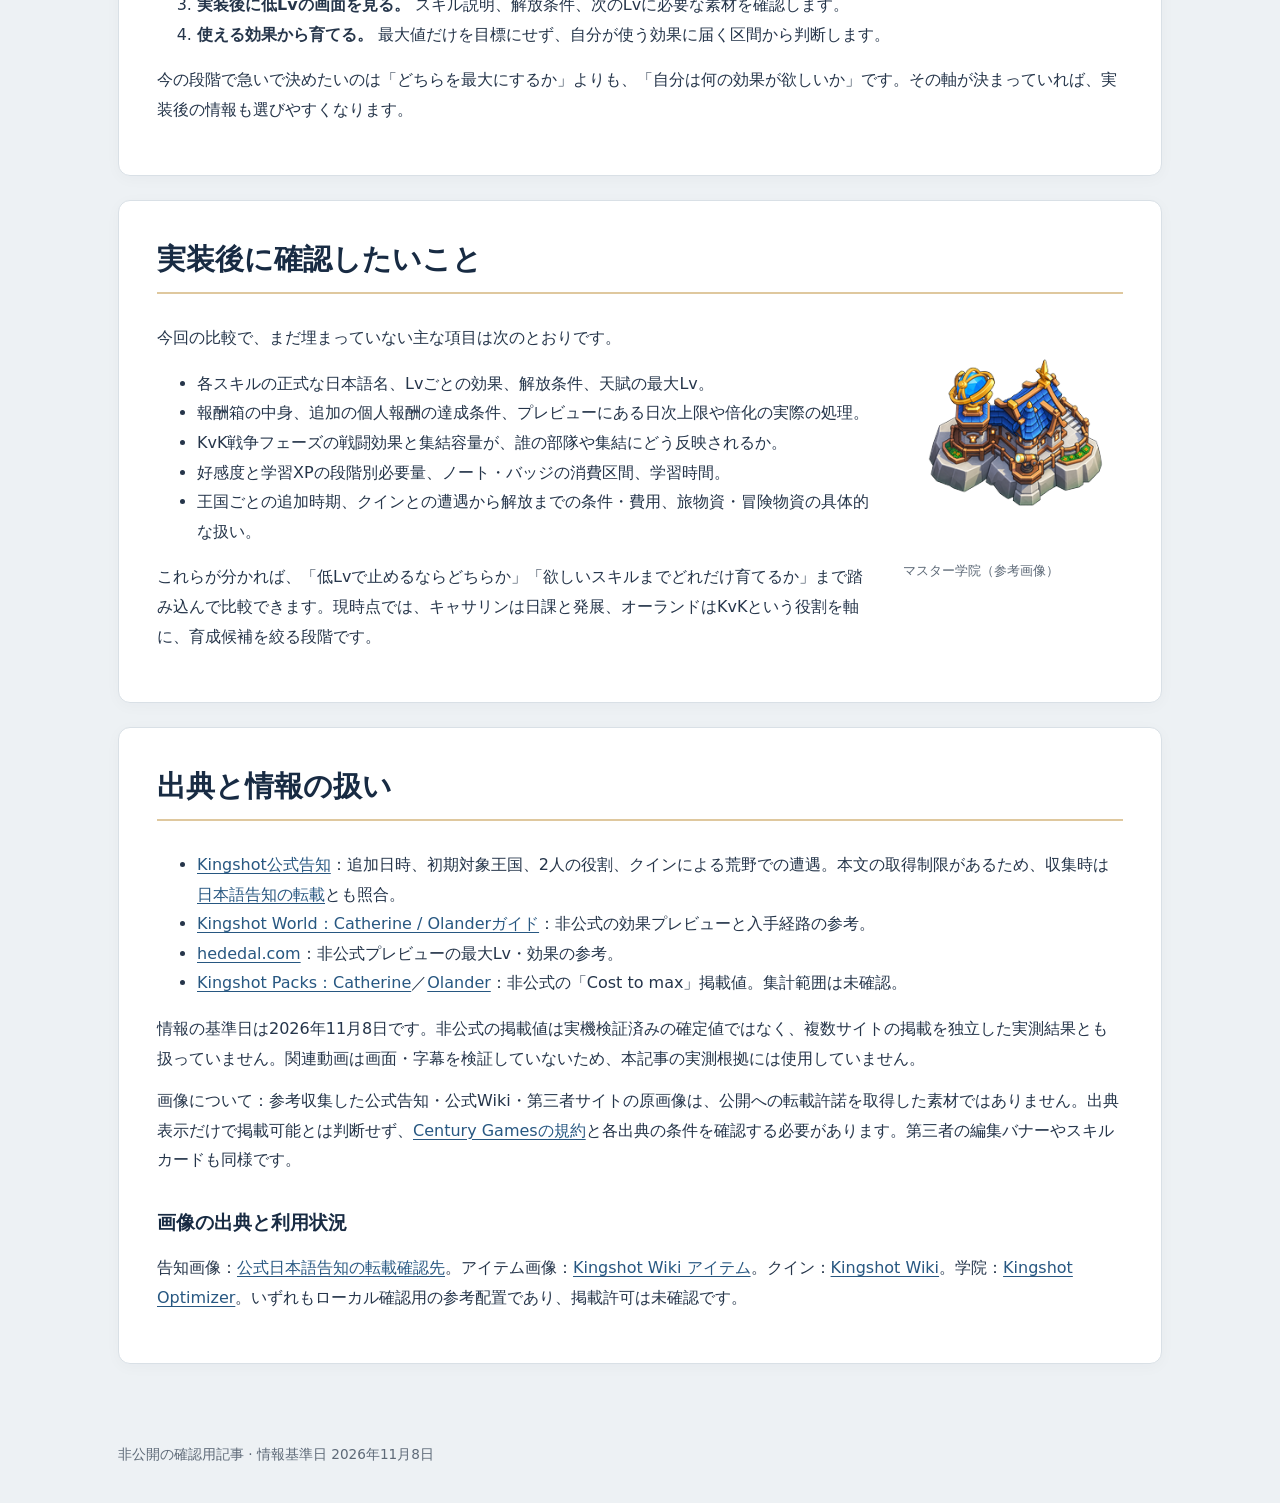
==== commit a0a718aa: "Restore approved article images and original layout" ====
--- a/olander-catherine/index.html
+++ b/olander-catherine/index.html
@@ -1,7 +1,7 @@
 <!DOCTYPE html>
 
 <html lang="ja"><head><meta charset="utf-8"/><meta content="width=device-width,initial-scale=1" name="viewport"/><title>オーランドとキャサリンの比較 | Kingshot</title><link href="style.css" rel="stylesheet"/><link href="https://s8933935-ops.github.io/kingshot-master-academy-guide/olander-catherine/" rel="canonical"/></head><body><header><div class="header-inner"><div class="eyebrow">KINGSHOT GUIDE / LOCAL PREVIEW</div><h1>オーランドとキャサリン、どちらを育てる？ 新マスター2人のスキル・育成費を比較</h1><p class="subtitle">2026年11月8日時点 · 実装前ガイド · ローカル確認用</p></div></header><main>
-<div class="panel hero"><div><p class="eyebrow" style="color:#8a632a">新マスター比較</p><p><strong>日課と発展ならキャサリン、KvK・集結主催ならオーランドが育成候補。</strong></p><p>役割、スキル、最大育成費を見比べ、普段の遊び方に合う候補を探します。</p><p class="notice"><strong>実装前の非公式プレビューです。</strong> スキルの数値・最大Lv・費用は正式確定値ではなく、実装後の確認が必要です。</p></div></div>
+<div class="panel hero"><div><p class="eyebrow" style="color:#8a632a">新マスター比較</p><p><strong>日課と発展ならキャサリン、KvK・集結主催ならオーランドが育成候補。</strong></p><p>役割、スキル、最大育成費を見比べ、普段の遊び方に合う候補を探します。</p><p class="notice"><strong>実装前の非公式プレビューです。</strong> スキルの数値・最大Lv・費用は正式確定値ではなく、実装後の確認が必要です。</p></div><figure><img alt="オーランドとキャサリンの公式日本語告知画像" src="assets/announcement.jpg"/><figcaption>公式日本語告知の参考画像。掲載許可未確認。</figcaption></figure></div>
 <nav aria-label="目次" class="panel toc"><h2>目次</h2><ol><li><a href="#release">実装は11月9日09:00。最初の対象は王国1〜1331</a></li><li><a href="#compare">まずは2人の役割を比較</a></li><li><a href="#catherine">キャサリン：日課を続ける人向けの報酬型マスター</a></li><li><a href="#olander">オーランド：KvKの準備・戦闘・集結で選び分ける</a></li><li><a href="#cost">最大育成費はどのくらい？ 好感度・バッジ・ノートを分けて比較</a></li><li><a href="#recommend">プレイスタイル別：どちらを優先する？</a></li><li><a href="#prepare">入手方法と、実装までにしておきたい準備</a></li><li><a href="#check">実装後に確認したいこと</a></li><li><a href="#sources">出典と情報の扱い</a></li></ol></nav>
 <section id="release"><h2>実装は11月9日09:00。最初の対象は王国1〜1331</h2>
 <p>告知されている追加日時は、<strong>2026年11月9日09:00（日本時間／00:00 UTC）</strong>。最初の対象は王国1〜1331で、その後は順次追加される予定です。対象外の王国に同時に登場するとは限らないため、自分の王国の告知も確認してください。</p>
@@ -48,7 +48,7 @@
 <p>集結を主催する人にとっては、Combined Armsの容量＋150,000が検討材料になります。戦闘系の効果とともにKvK戦争フェーズ向けなので、キャサリンとは異なる目的で育成する候補です。誰の部隊や集結にどう反映されるかが分かるまでは、同盟全体の戦力が一律にどれだけ上がるとは判断できません。</p>
 </section>
 <section id="cost"><h2>最大育成費はどのくらい？ 好感度・バッジ・ノートを分けて比較</h2>
-<p class="muted">画像はアイテムの参考例です。新マスターの専用素材や必要数量を示すものではありません。</p>
+<div class="asset-strip"><figure><img alt="マスターノート" src="assets/note.png"/><figcaption>マスターノート</figcaption></figure><figure><img alt="共通マスターバッジ" src="assets/badge.png"/><figcaption>共通バッジ</figcaption></figure><figure><img alt="銅角笛" src="assets/gift.png"/><figcaption>贈り物の例：銅角笛</figcaption></figure></div><p class="muted">画像はアイテムの参考例です。新マスターの専用素材や必要数量を示すものではありません。</p>
 <p>非公式サイトの「Cost to max」には、次の総量が掲載されています。<strong>何をどこまで含む集計かの説明は確認できていないため、育成負担の規模を比べる参考値</strong>として見てください。</p>
 <h3>最大育成総費（非公式掲載値・集計範囲未確認）</h3>
 <p class="table-hint">表は左右にスクロールできます →</p><div aria-label="比較表。横にスクロールできます" class="table-wrap" role="region" tabindex="0"><table><thead><tr><th scope="col">マスター</th><th scope="col">好感度</th><th scope="col">バッジ</th><th scope="col">ノート</th></tr></thead><tbody>
@@ -72,7 +72,7 @@
 <p><strong>迷う場合は、まず普段使う効果が多い方を候補にし、入手直後の効果を確認してから育成を進める</strong>のがおすすめです。最大値が大きくても、必要なLvに届くまでの費用が重ければ、今の自分にとっての優先順位は変わります。</p>
 </section>
 <section id="prepare"><h2>入手方法と、実装までにしておきたい準備</h2>
-
+<figure class="reference-image"><img alt="クインの参考画像" src="assets/quinn.png"/><figcaption>クイン（参考画像）</figcaption></figure>
 <p><strong>公式告知では、クインが荒野で新マスターに遭遇できることが案内されています。</strong> まずは対象王国での実装後に、クインを通じた出会いを確認するのが入口になります。<a href="https://x.com/Kingshot_Mobile/status/2115050895436345363">公式告知</a></p>
 <p>非公式の事前情報には、旅物資・冒険物資も関連する経路として挙がっています。一方、遭遇から解放までの条件や必要素材、確定入手の有無は未確認です。荒野で出会えることと、誰でも無料ですぐに解放できることは分けて考えましょう。<a href="https://kingshotworld.com/guides/guides-kingshot-catherine-olander-masters/">入手経路の参考</a></p>
 <p>実装までの準備は、次の順番で十分です。</p>
@@ -85,7 +85,7 @@
 <p>今の段階で急いで決めたいのは「どちらを最大にするか」よりも、「自分は何の効果が欲しいか」です。その軸が決まっていれば、実装後の情報も選びやすくなります。</p>
 </section>
 <section id="check"><h2>実装後に確認したいこと</h2>
-
+<figure class="reference-image"><img alt="マスター学院の参考画像" src="assets/academy.png"/><figcaption>マスター学院（参考画像）</figcaption></figure>
 <p>今回の比較で、まだ埋まっていない主な項目は次のとおりです。</p>
 <ul>
 <li>各スキルの正式な日本語名、Lvごとの効果、解放条件、天賦の最大Lv。</li>
@@ -104,5 +104,5 @@
 <li><a href="https://kingshotpacks.com/masters/catherine">Kingshot Packs：Catherine</a>／<a href="https://kingshotpacks.com/masters/olander">Olander</a>：非公式の「Cost to max」掲載値。集計範囲は未確認。</li>
 </ul>
 <p>情報の基準日は2026年11月8日です。非公式の掲載値は実機検証済みの確定値ではなく、複数サイトの掲載を独立した実測結果とも扱っていません。関連動画は画面・字幕を検証していないため、本記事の実測根拠には使用していません。</p>
-
+<p>画像について：参考収集した公式告知・公式Wiki・第三者サイトの原画像は、公開への転載許諾を取得した素材ではありません。出典表示だけで掲載可能とは判断せず、<a href="https://www.centurygames.com/terms-of-service/">Century Gamesの規約</a>と各出典の条件を確認する必要があります。第三者の編集バナーやスキルカードも同様です。</p>
 <h3>画像の出典と利用状況</h3><p>告知画像：<a href="https://zamantika.com/profile/Kingshot_JP">公式日本語告知の転載確認先</a>。アイテム画像：<a href="https://kingshotwiki.com/items/">Kingshot Wiki アイテム</a>。クイン：<a href="https://kingshotwiki.com/heroes/kingshot_wiki_hero_name_50006_kingshot_end/">Kingshot Wiki</a>。学院：<a href="https://kingshotoptimizer.com/buildings/master-academy/">Kingshot Optimizer</a>。いずれもローカル確認用の参考配置であり、掲載許可は未確認です。</p></section></main><footer>非公開の確認用記事 · 情報基準日 2026年11月8日</footer></body></html>
--- a/olander-catherine/style.css
+++ b/olander-catherine/style.css
@@ -15,5 +15,3 @@
 @media print{body{background:white;font-size:10pt}header{color:#182b43;background:white}.eyebrow,.subtitle{color:#394c60}main{padding:0}section,.panel{box-shadow:none;break-inside:avoid;border-color:#aaa}a{color:inherit}.table-wrap{overflow:visible}table{min-width:0;font-size:8pt}}
 
 .table-hint{display:none}@media(max-width:700px){table{min-width:680px}.table-hint{display:block;font-size:.78rem;color:#5d6977;margin-bottom:-.6rem}}@media print{.table-hint{display:none}}
-
-.hero{display:block}.hero>div{max-width:850px}.asset-strip:empty{display:none}
